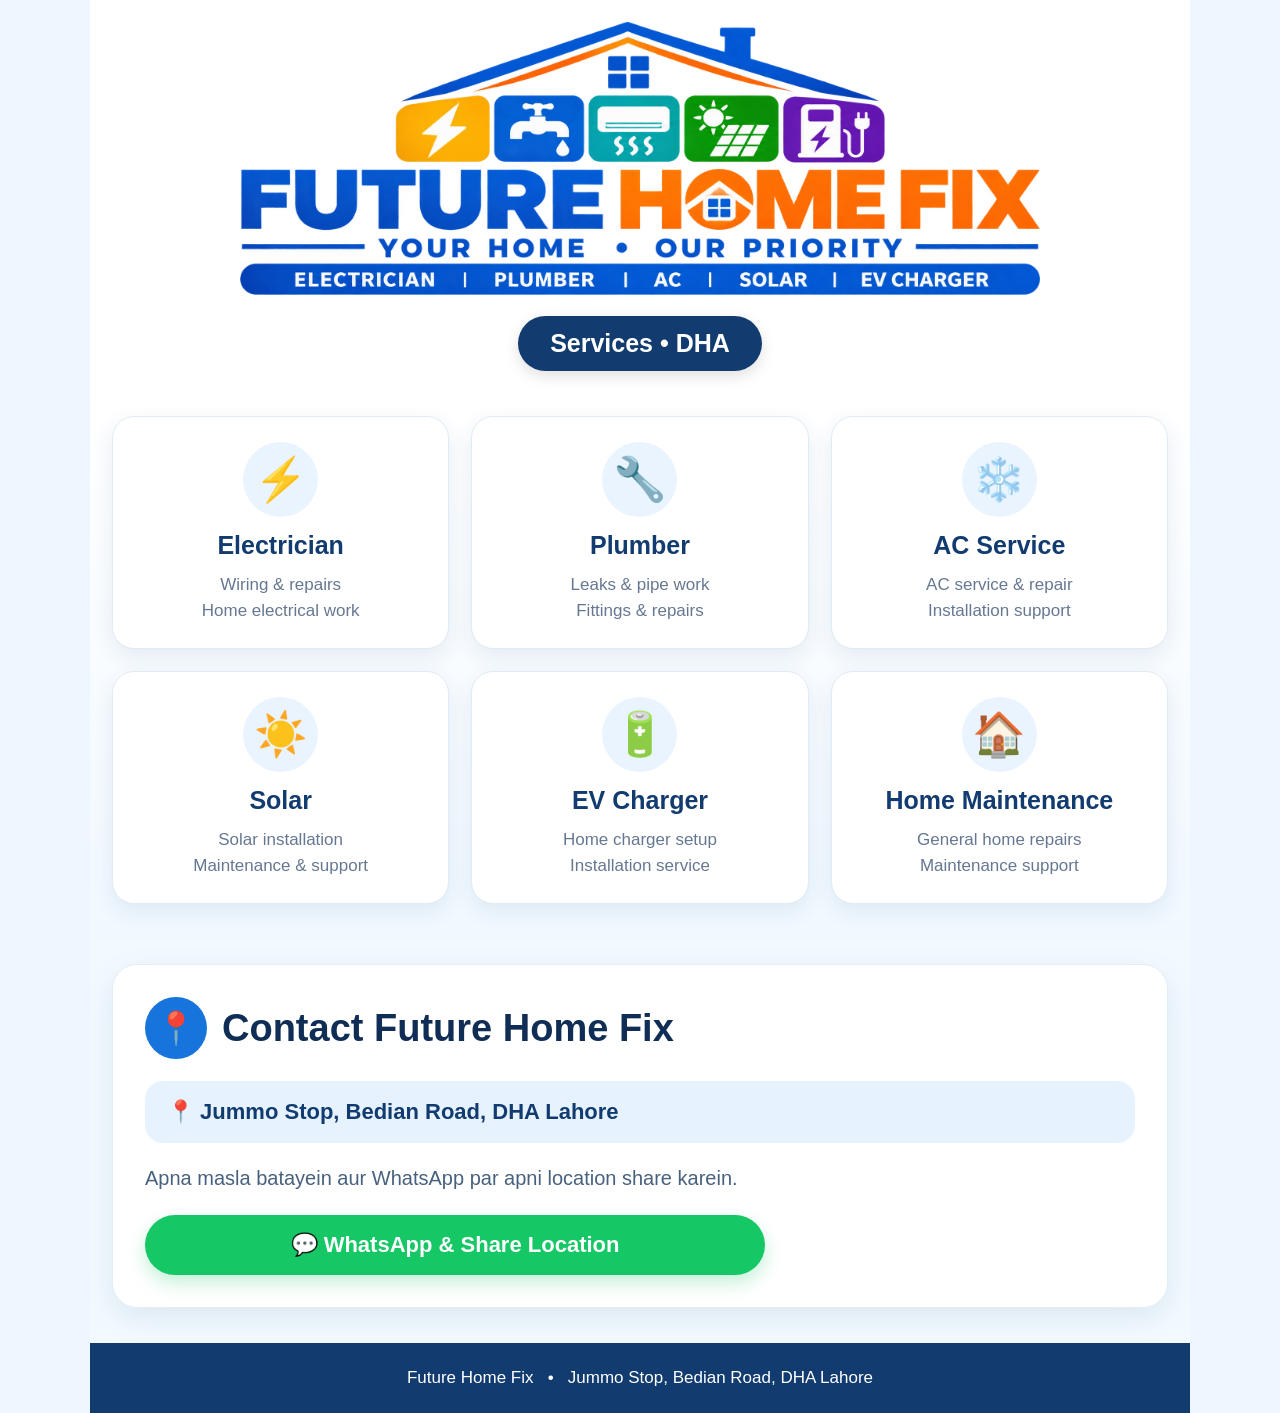
==== index.html @ 5696f683 "Clean up duplicate meta description in index.html Removed duplicate meta description tags from index" ====
<!DOCTYPE html>
<html lang="en">
<head>
<meta charset="UTF-8">
<meta name="viewport" content="width=device-width, initial-scale=1.0">
<title>Future Home Fix | Electrician, Plumber, AC, Solar & EV Charger Lahore</title>
<meta name="description" content="Future Home Fix provides professional electrician, plumber, AC service, solar, EV charger and home maintenance services in Lahore DHA.">
<link rel="canonical" href="https://asifnawaz919786-afk.github.io/future-home-fix/">


<style>
*{
  box-sizing:border-box;
  margin:0;
  padding:0;
}

body{
  font-family:Arial,Helvetica,sans-serif;
  background:#eef7ff;
  color:#102d55;
}

.page{
  width:100%;
  max-width:1100px;
  margin:auto;
  background:#fff;
  overflow:hidden;
}

/* HEADER */
.top{
  text-align:center;
  padding:18px 15px 25px;
  background:#fff;
}

.top img{
  width:100%;
  max-width:850px;
  height:auto;
  display:block;
  margin:auto;
}

.label{
  display:inline-block;
  margin-top:15px;
  padding:13px 32px;
  border-radius:40px;
  background:#123b70;
  color:#fff;
  font-size:25px;
  font-weight:800;
  box-shadow:0 5px 15px rgba(0,0,0,.12);
}

/* SERVICES */
.services{
  padding:20px 22px 35px;
  background:linear-gradient(#fff,#f1f9ff);
}

.service-grid{
  display:grid;
  grid-template-columns:repeat(3,1fr);
  gap:22px;
}

.service-card{
  background:#fff;
  border:1px solid #e1ebf5;
  border-radius:22px;
  padding:25px 15px;
  text-align:center;
  min-height:230px;
  box-shadow:0 8px 22px rgba(20,70,120,.09);
}

.icon{
  width:75px;
  height:75px;
  margin:0 auto 14px;
  border-radius:50%;
  background:#eaf4ff;
  display:flex;
  align-items:center;
  justify-content:center;
  font-size:43px;
}

.service-card h2{
  font-size:25px;
  margin-bottom:12px;
  color:#123b70;
}

.service-card p{
  color:#667891;
  font-size:17px;
  line-height:1.5;
}

/* CONTACT */
.contact-section{
  padding:25px 22px 35px;
  background:#f3faff;
}

.contact-card{
  background:#fff;
  border-radius:25px;
  padding:32px;
  box-shadow:0 10px 30px rgba(20,70,120,.10);
  border:1px solid #e2edf8;
}

.contact-title{
  display:flex;
  align-items:center;
  gap:15px;
  margin-bottom:22px;
}

.location-icon{
  width:62px;
  height:62px;
  border-radius:50%;
  background:#1674dc;
  color:#fff;
  display:flex;
  align-items:center;
  justify-content:center;
  font-size:32px;
}

.contact-title h2{
  font-size:38px;
  color:#102d55;
}

.location-box{
  background:#e6f3ff;
  border-radius:18px;
  padding:18px 22px;
  font-size:22px;
  font-weight:700;
  color:#123b70;
  margin-bottom:20px;
}

.contact-text{
  font-size:20px;
  line-height:1.5;
  color:#48617d;
  margin-bottom:22px;
}

/* WHATSAPP */
.whatsapp-btn{
  display:block;
  width:100%;
  max-width:620px;
  text-align:center;
  text-decoration:none;
  background:#16c765;
  color:#fff;
  padding:17px 20px;
  border-radius:50px;
  font-size:22px;
  font-weight:800;
  box-shadow:0 8px 18px rgba(22,199,101,.25);
}

.whatsapp-btn:hover{
  opacity:.92;
}

/* FOOTER */
footer{
  background:#123b70;
  color:#fff;
  text-align:center;
  padding:25px 15px;
  font-size:17px;
}

/* MOBILE */
@media(max-width:700px){

  .top{
    padding:12px 10px 20px;
  }

  .label{
    font-size:21px;
    padding:11px 25px;
  }

  .services{
    padding:15px 14px 25px;
  }

  .service-grid{
    grid-template-columns:repeat(2,1fr);
    gap:14px;
  }

  .service-card{
    min-height:190px;
    padding:18px 8px;
    border-radius:18px;
  }

  .icon{
    width:58px;
    height:58px;
    font-size:32px;
  }

  .service-card h2{
    font-size:18px;
  }

  .service-card p{
    font-size:14px;
  }

  .contact-section{
    padding:15px 12px 25px;
  }

  .contact-card{
    padding:22px 16px;
    border-radius:20px;
  }

  .contact-title{
    gap:10px;
  }

  .location-icon{
    width:50px;
    height:50px;
    font-size:25px;
  }

  .contact-title h2{
    font-size:27px;
  }

  .location-box{
    font-size:17px;
    padding:15px;
  }

  .contact-text{
    font-size:17px;
  }

  .whatsapp-btn{
    font-size:18px;
    padding:15px 10px;
  }

  footer{
    font-size:14px;
  }
}
</style>
</head>

<body>

<main class="page">

<!-- HEADER -->
<header class="top">

  <img src="logo.png" alt="Future Home Fix">

  <div class="label">
    Services • DHA
  </div>

</header>


<!-- SERVICES -->
<section class="services">

  <div class="service-grid">

    <article class="service-card">
      <div class="icon">⚡</div>
      <h2>Electrician</h2>
      <p>Wiring & repairs<br>Home electrical work</p>
    </article>

    <article class="service-card">
      <div class="icon">🔧</div>
      <h2>Plumber</h2>
      <p>Leaks & pipe work<br>Fittings & repairs</p>
    </article>

    <article class="service-card">
      <div class="icon">❄️</div>
      <h2>AC Service</h2>
      <p>AC service & repair<br>Installation support</p>
    </article>

    <article class="service-card">
      <div class="icon">☀️</div>
      <h2>Solar</h2>
      <p>Solar installation<br>Maintenance & support</p>
    </article>

    <article class="service-card">
      <div class="icon">🔋</div>
      <h2>EV Charger</h2>
      <p>Home charger setup<br>Installation service</p>
    </article>

    <article class="service-card">
      <div class="icon">🏠</div>
      <h2>Home Maintenance</h2>
      <p>General home repairs<br>Maintenance support</p>
    </article>

  </div>

</section>


<!-- CONTACT -->
<section class="contact-section">

  <div class="contact-card">

    <div class="contact-title">
      <div class="location-icon">📍</div>
      <h2>Contact Future Home Fix</h2>
    </div>

    <div class="location-box">
      📍 Jummo Stop, Bedian Road, DHA Lahore
    </div>

    <p class="contact-text">
      Apna masla batayein aur WhatsApp par apni location share karein.
    </p>

    <a
      class="whatsapp-btn"
      href="https://wa.me/923161110946?text=Assalam-o-Alaikum%20Future%20Home%20Fix%2C%20mera%20masla%20hai%3A%20%0A%0AMeri%20location%3A"
      target="_blank">
      💬 WhatsApp & Share Location
    </a>

  </div>

</section>


<!-- FOOTER -->
<footer>
  Future Home Fix &nbsp; • &nbsp;
  Jummo Stop, Bedian Road, DHA Lahore
</footer>

</main>

</body>
</html>
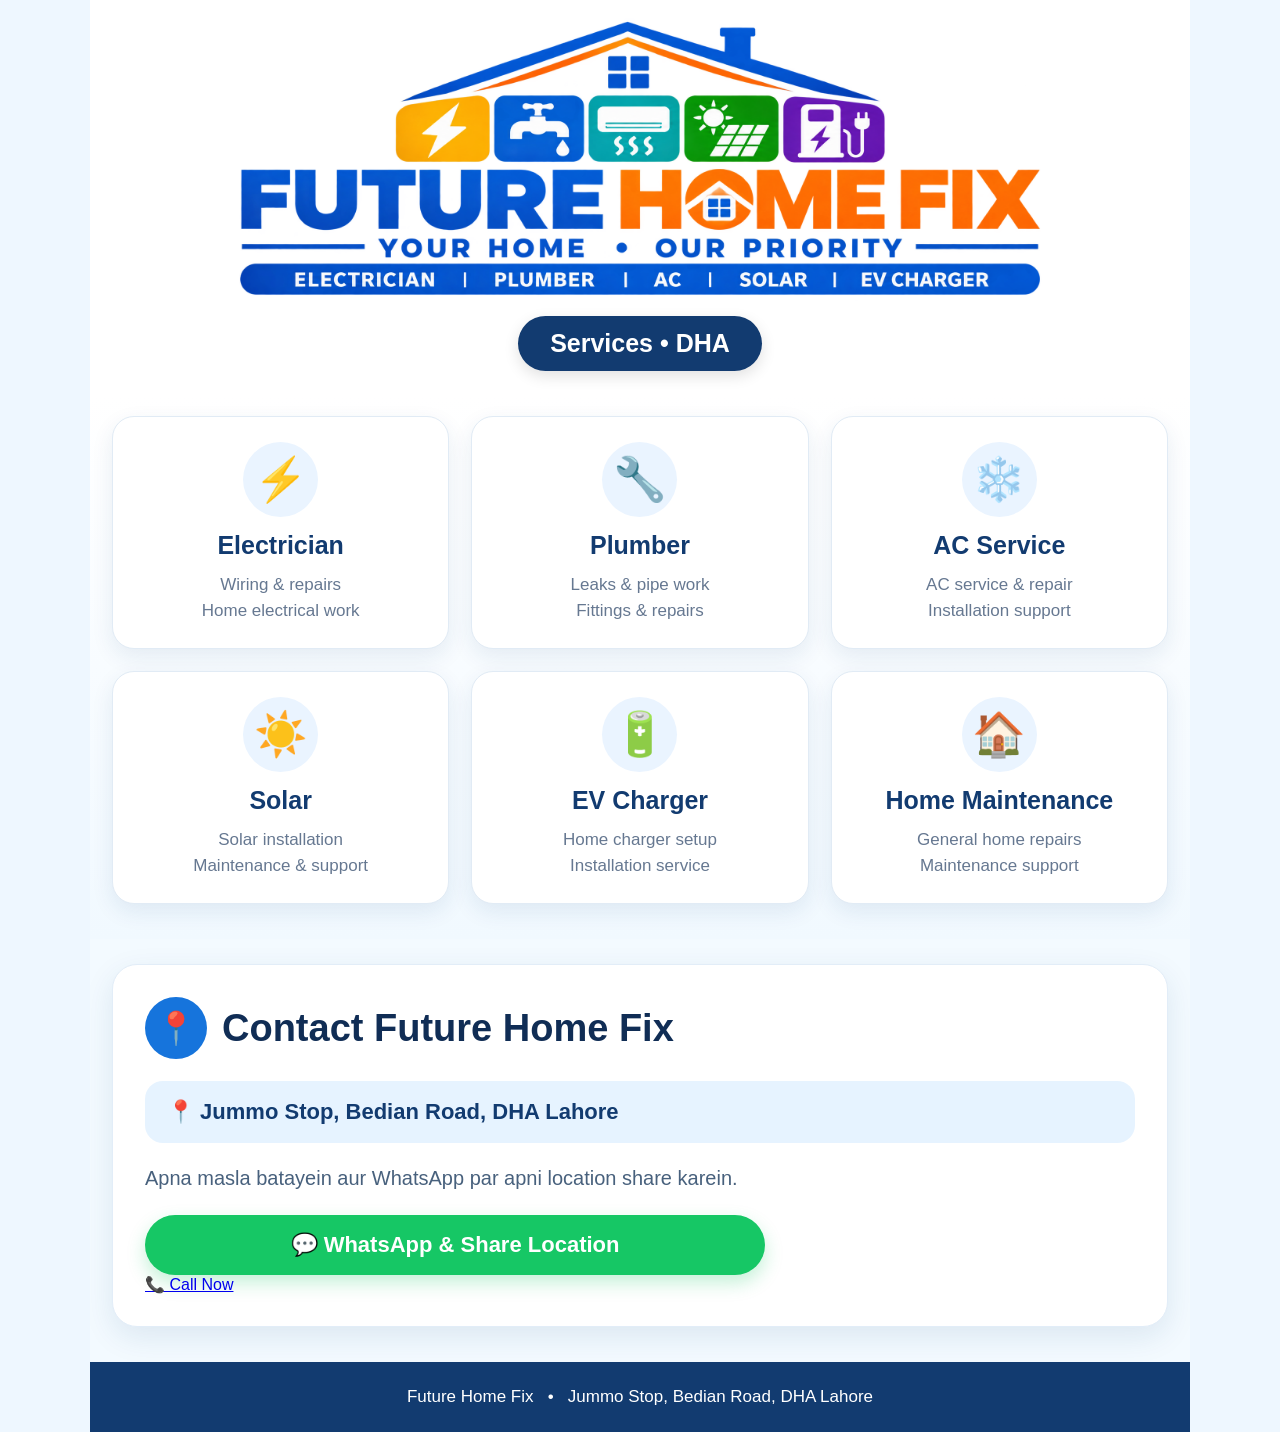
==== commit 9668763e: "Add LocalBusiness schema and call button to index.html Added structured data for LocalBusiness schem" ====
--- a/index.html
+++ b/index.html
@@ -7,7 +7,31 @@
 <meta name="description" content="Future Home Fix provides professional electrician, plumber, AC service, solar, EV charger and home maintenance services in Lahore DHA.">
 <link rel="canonical" href="https://asifnawaz919786-afk.github.io/future-home-fix/">
 
-
+<script type="application/ld+json">
+{
+  "@context": "https://schema.org",
+  "@type": "LocalBusiness",
+  "name": "Future Home Fix",
+  "url": "https://asifnawaz919786-afk.github.io/future-home-fix/",
+  "description": "Professional electrician, plumber, AC service, solar, EV charger and home maintenance services in Lahore DHA.",
+  "address": {
+    "@type": "PostalAddress",
+    "streetAddress": "Jummo Stop, Bedian Road, DHA Lahore",
+    "addressLocality": "Lahore",
+    "addressRegion": "Punjab",
+    "addressCountry": "PK"
+  },
+  "areaServed": "Lahore",
+  "serviceType": [
+    "Electrician",
+    "Plumber",
+    "AC Service",
+    "Solar",
+    "EV Charger",
+    "Home Maintenance"
+  ]
+}
+</script>
 <style>
 *{
   box-sizing:border-box;
@@ -357,7 +381,11 @@
       target="_blank">
       💬 WhatsApp & Share Location
     </a>
-
+<a
+  class="call-btn"
+  href="tel:+923161110946">
+  📞 Call Now
+</a>
   </div>
 
 </section>
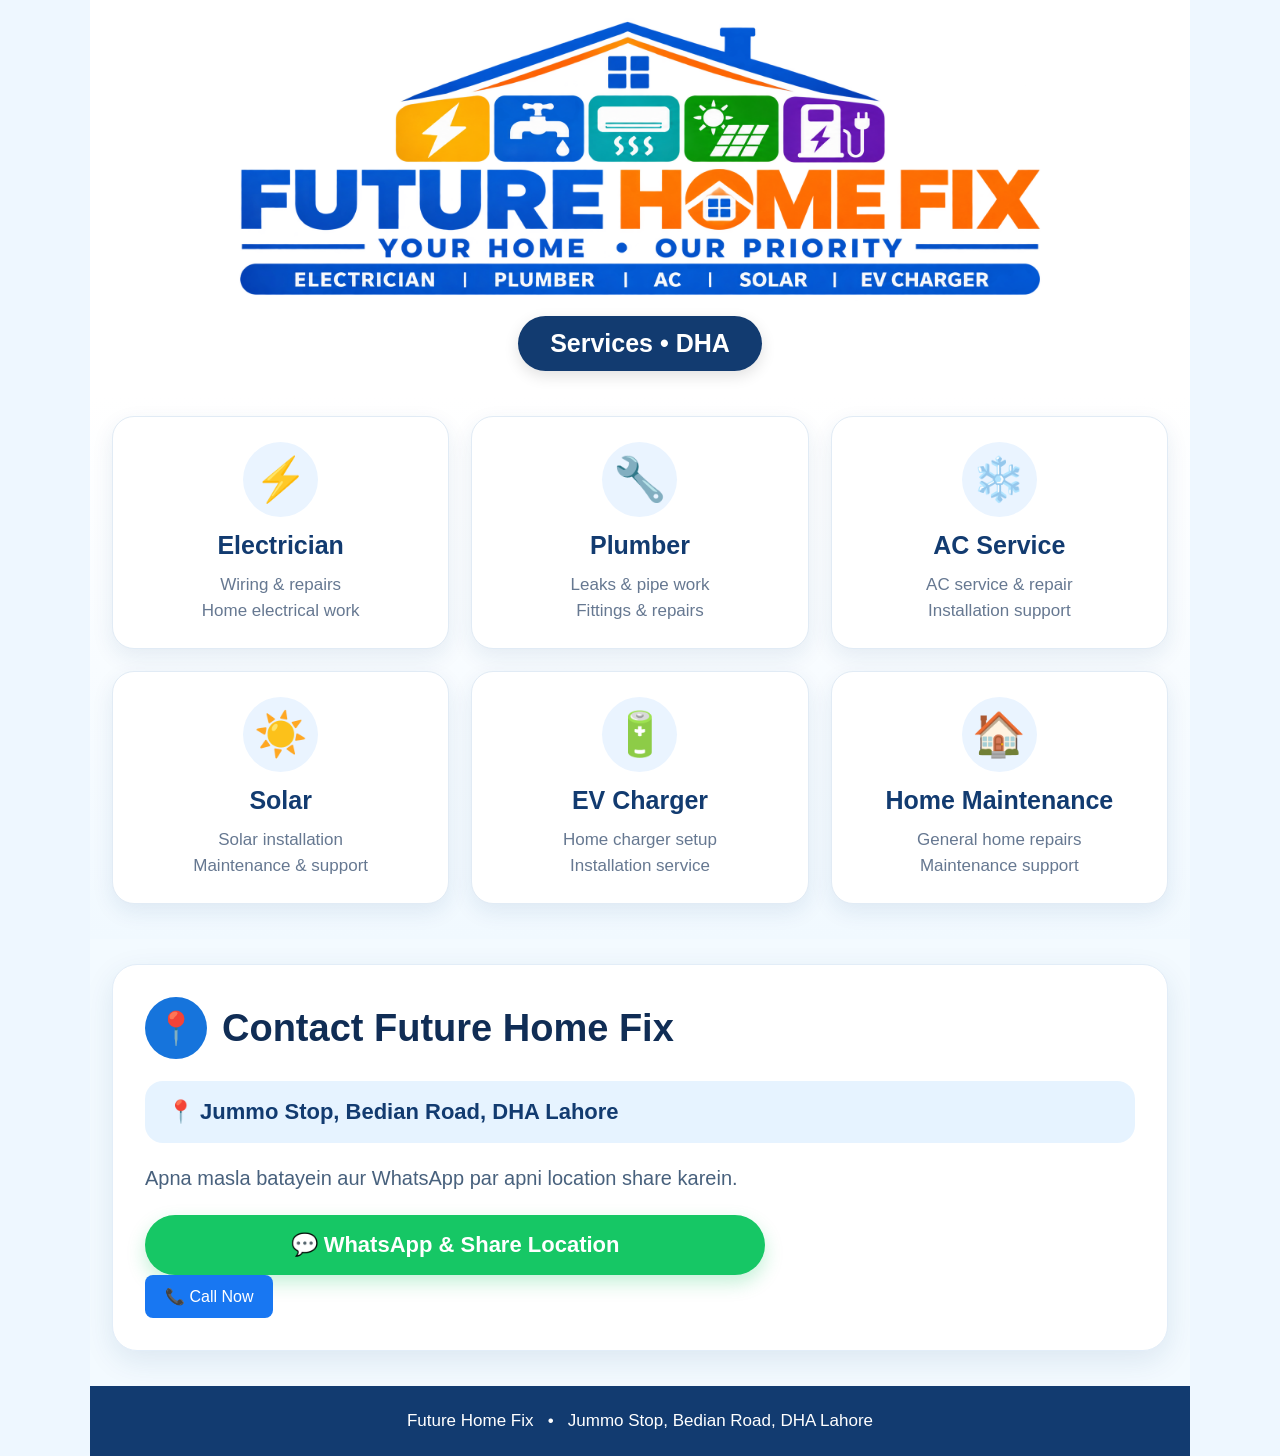
==== commit 8299dc95: "Fix HTML formatting for WhatsApp and Call buttons" ====
--- a/index.html
+++ b/index.html
@@ -381,7 +381,7 @@
       target="_blank">
       💬 WhatsApp & Share Location
     </a>
-<a
+<a style="background:#1877F2; color:white; padding:12px 20px; border-radius:8px; text-decoration:none; display:inline-block;"
   class="call-btn"
   href="tel:+923161110946">
   📞 Call Now
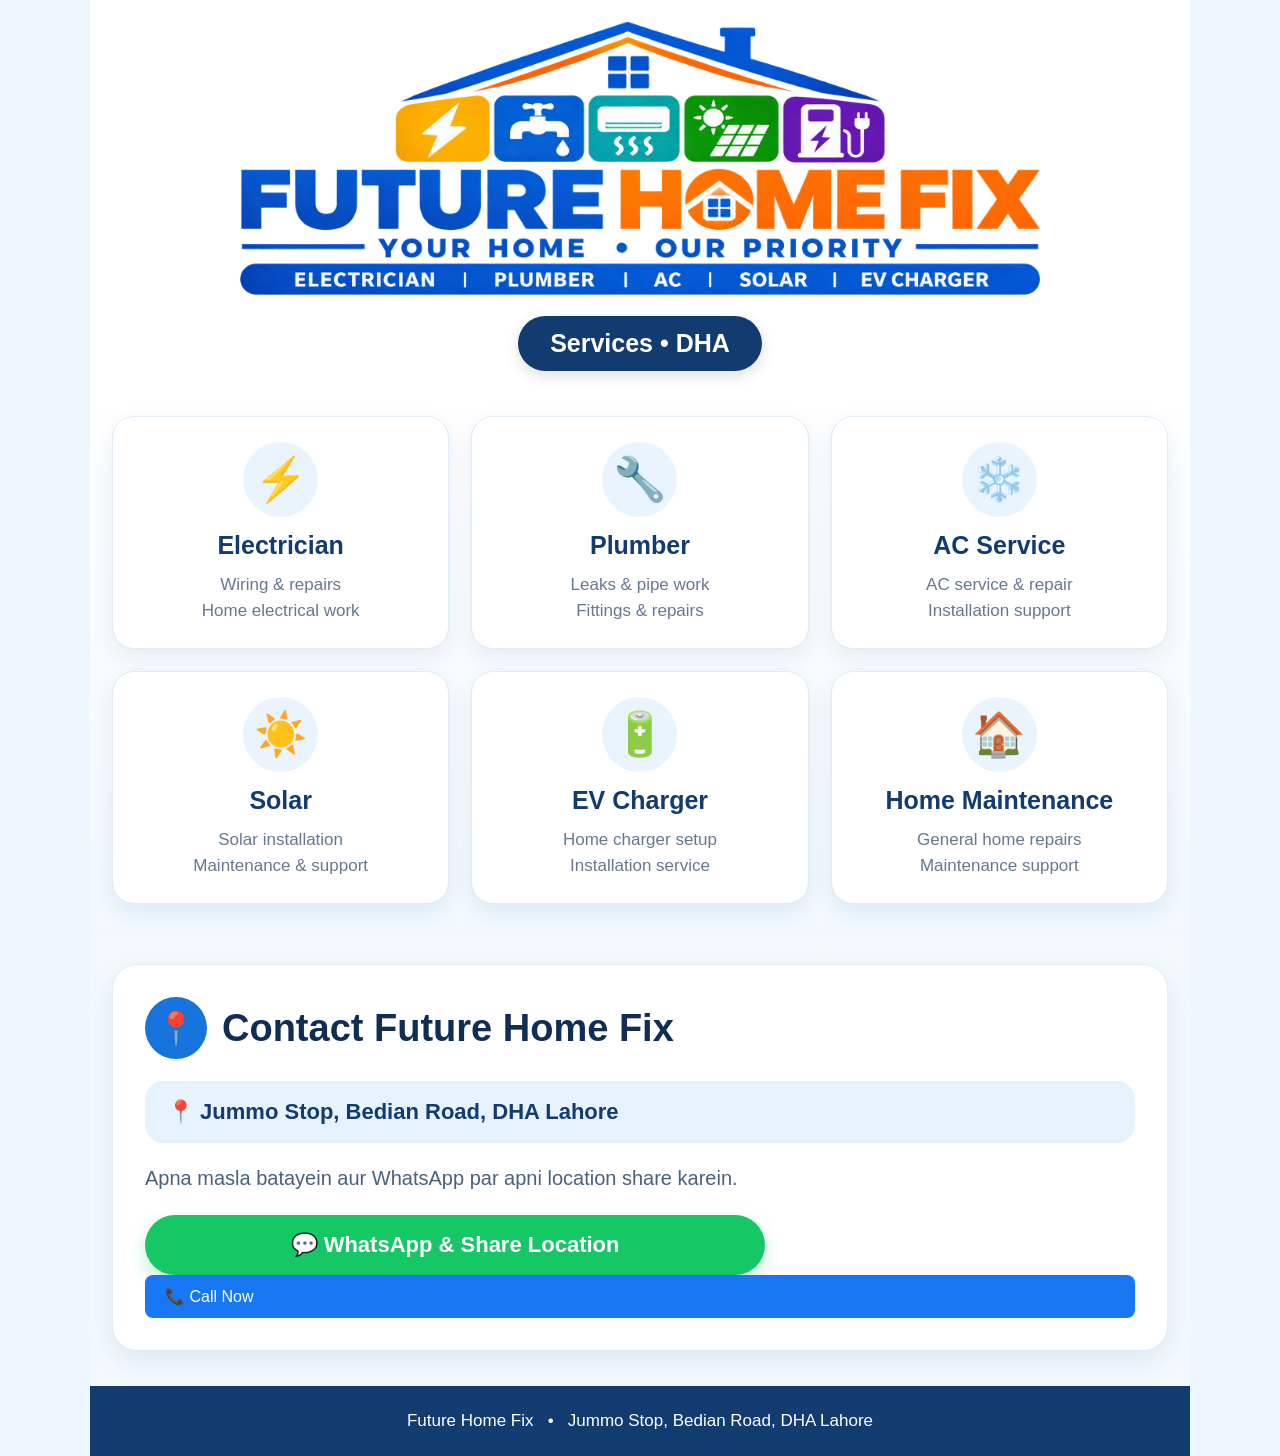
==== commit 26be422b: "Improve button styles in index.html Updated WhatsApp button and modified Call Now button style." ====
--- a/index.html
+++ b/index.html
@@ -380,8 +380,8 @@
       href="https://wa.me/923161110946?text=Assalam-o-Alaikum%20Future%20Home%20Fix%2C%20mera%20masla%20hai%3A%20%0A%0AMeri%20location%3A"
       target="_blank">
       💬 WhatsApp & Share Location
-    </a>
-<a style="background:#1877F2; color:white; padding:12px 20px; border-radius:8px; text-decoration:none; display:inline-block;"
+ </a>
+ <a style="background:#1877F2; color:white; padding:12px 20px; width:100%; box-sizing:border-box; border-radius:8px; text-decoration:none; display:inline-block;"
   class="call-btn"
   href="tel:+923161110946">
   📞 Call Now
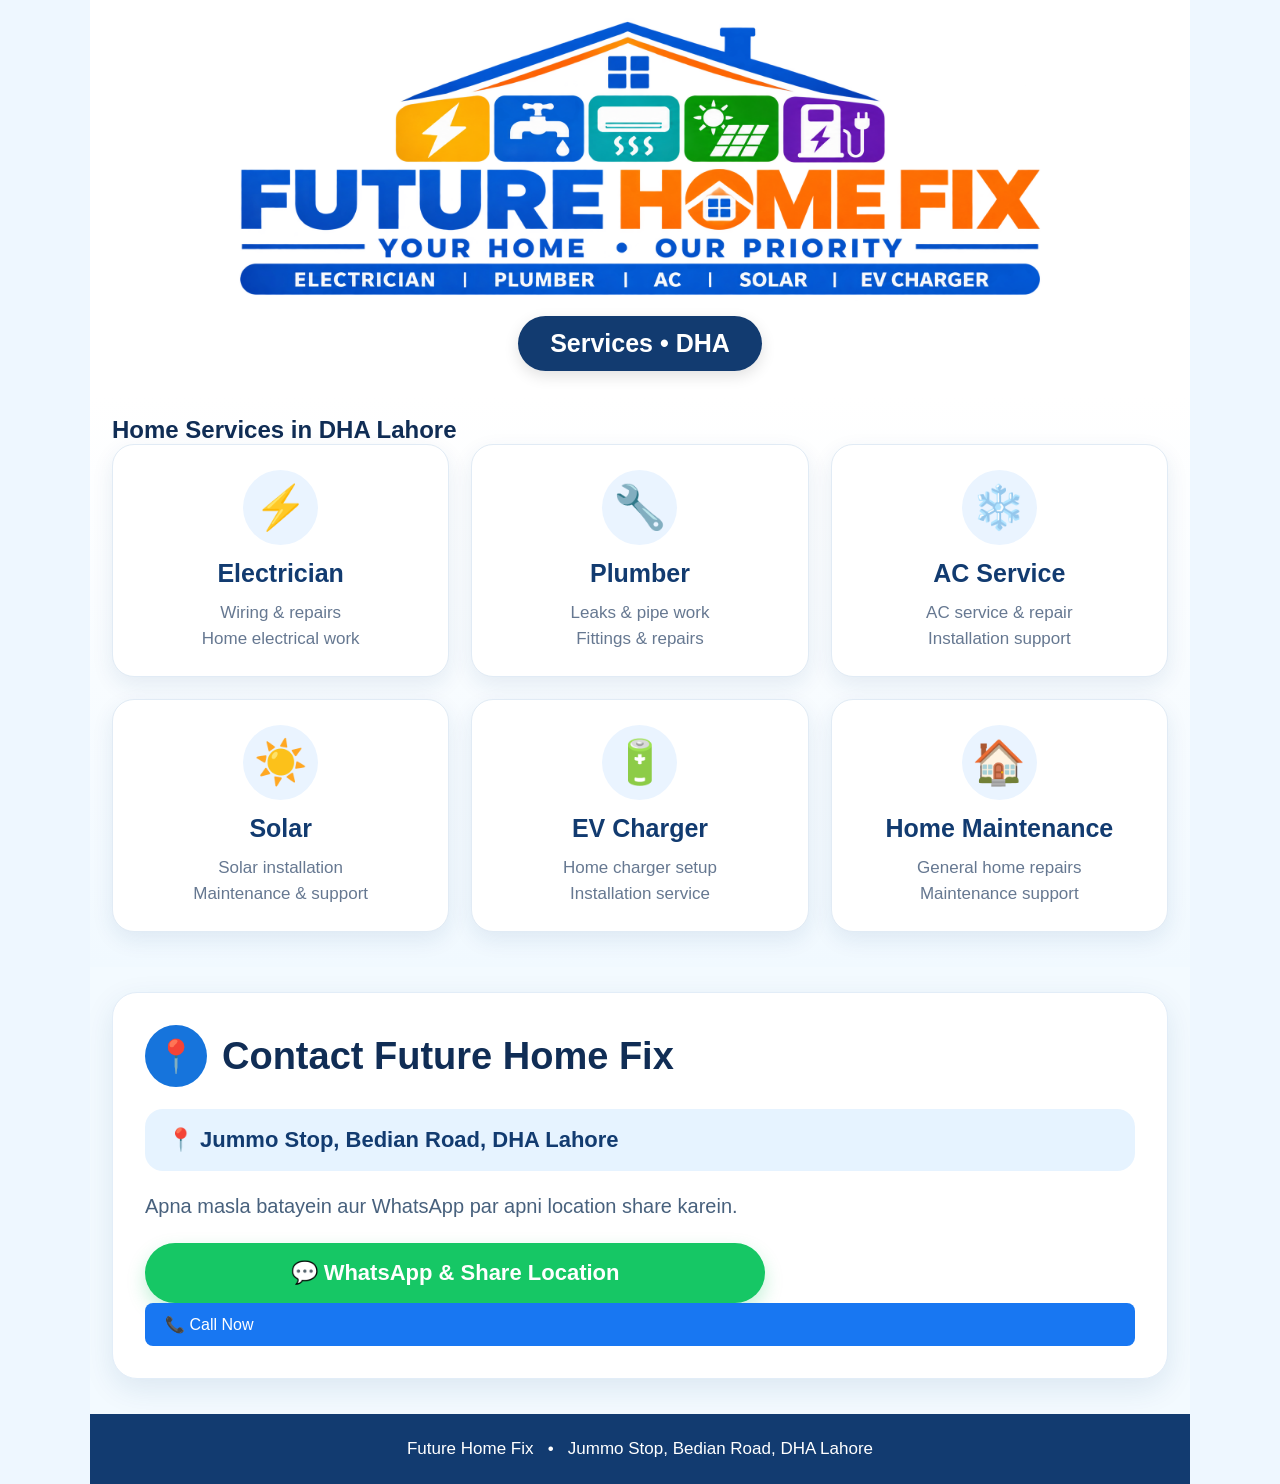
==== commit e6c508f0: "Add heading for home services section" ====
--- a/index.html
+++ b/index.html
@@ -313,6 +313,7 @@
 
 <!-- SERVICES -->
 <section class="services">
+  <h1>Home Services in DHA Lahore</h1>
 
   <div class="service-grid">
 
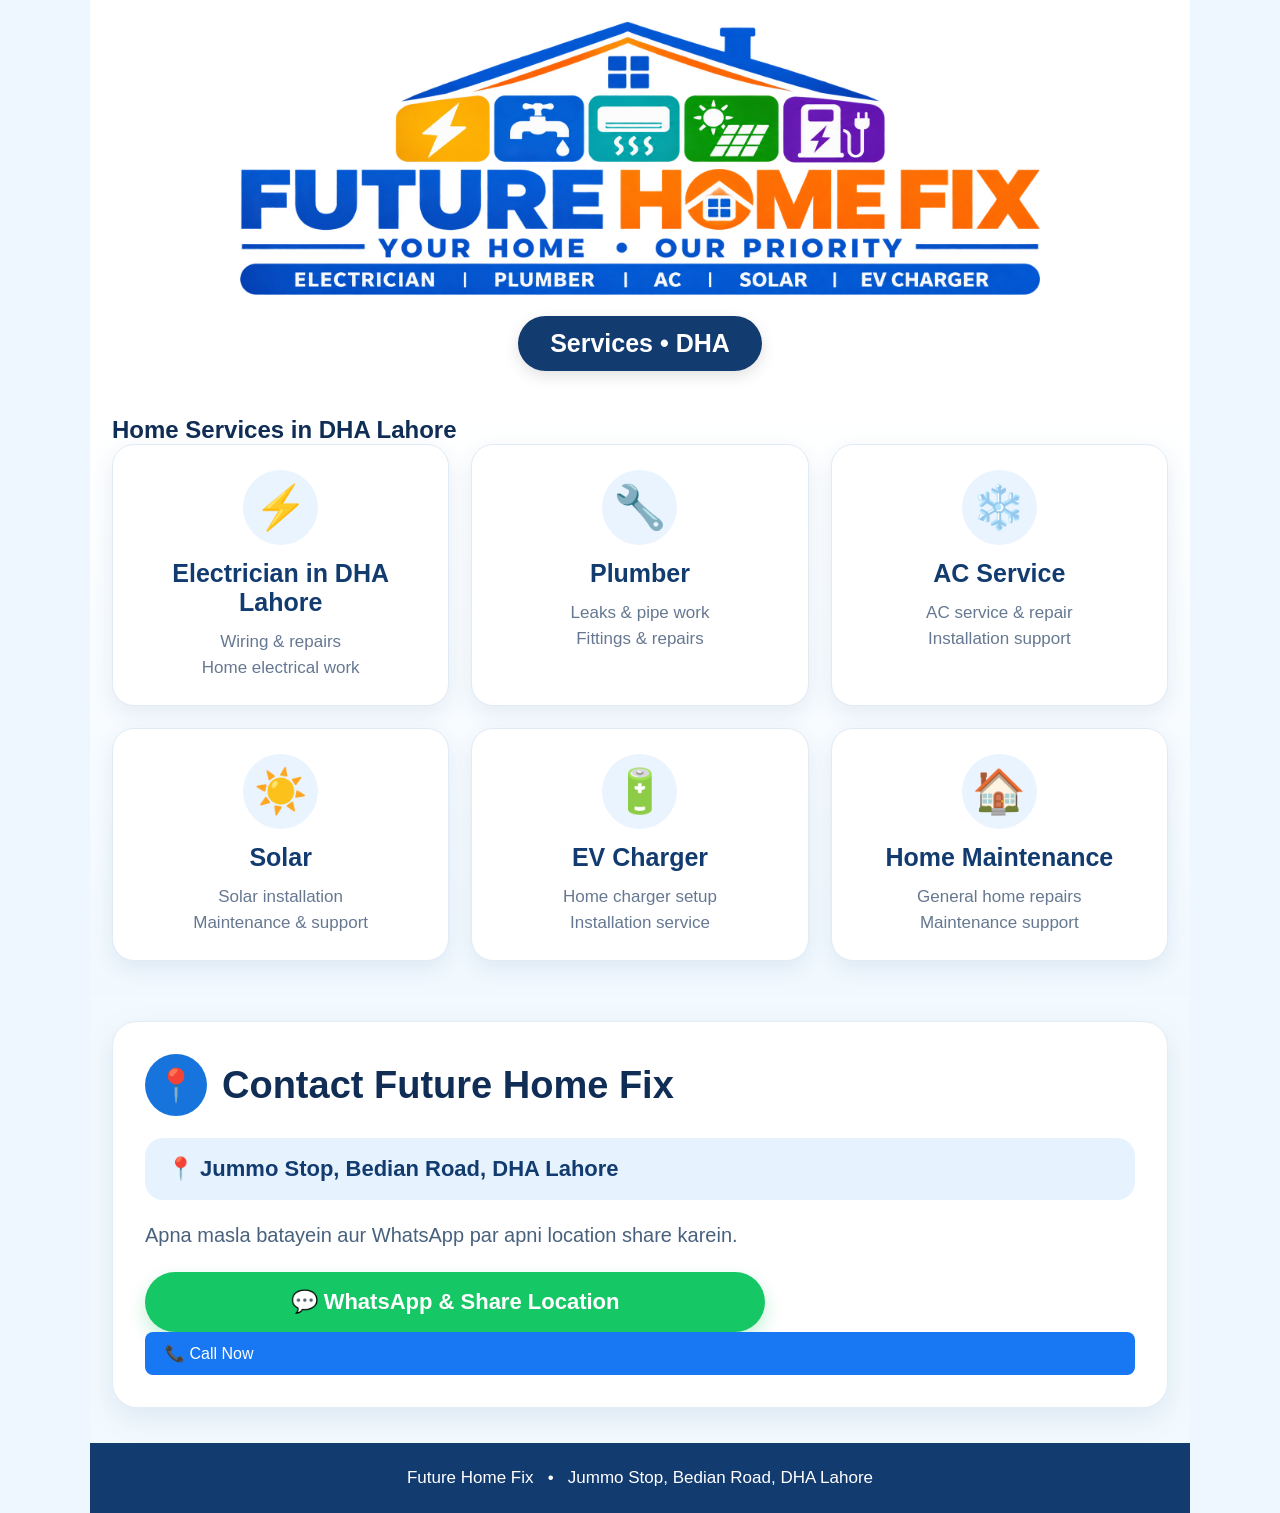
==== commit d03098a1: "Update electrician service title for clarity" ====
--- a/index.html
+++ b/index.html
@@ -319,7 +319,7 @@
 
     <article class="service-card">
       <div class="icon">⚡</div>
-      <h2>Electrician</h2>
+      <h2>Electrician in DHA Lahore</h2>
       <p>Wiring & repairs<br>Home electrical work</p>
     </article>
 
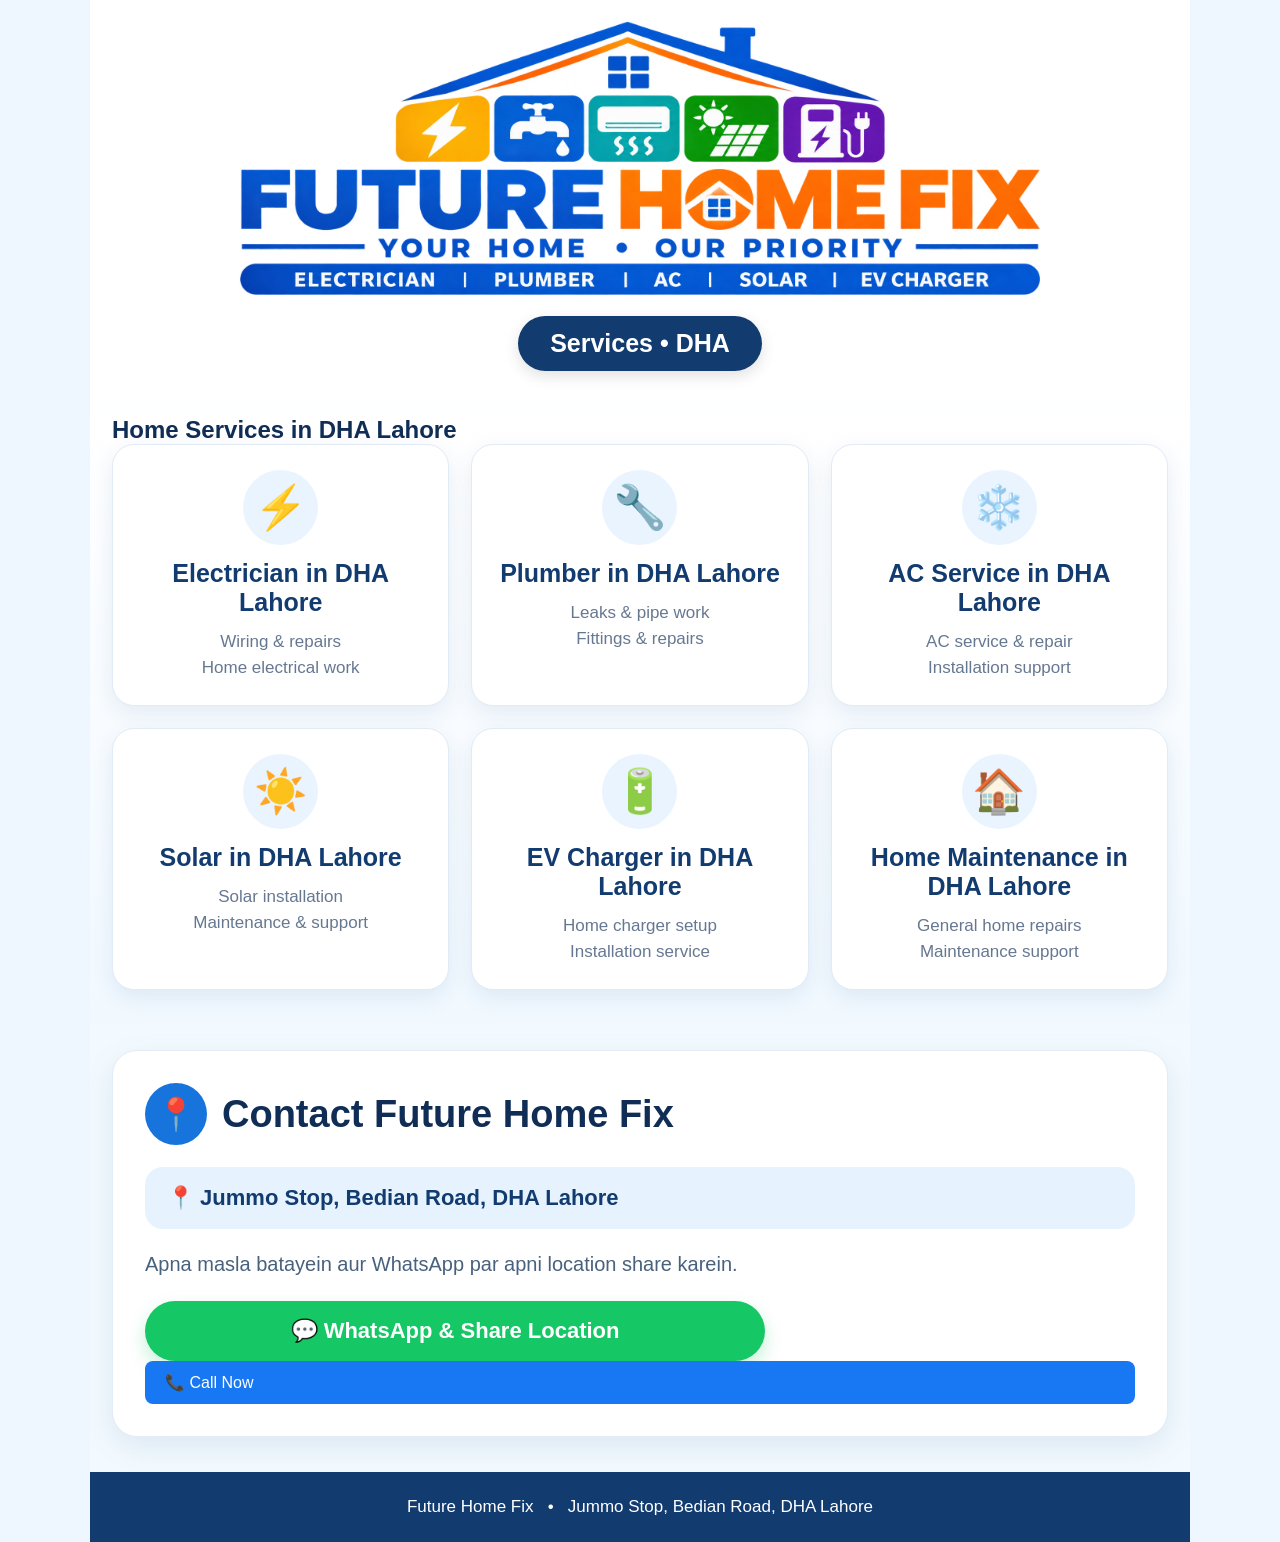
==== commit 425752be: "Update service titles to include location" ====
--- a/index.html
+++ b/index.html
@@ -325,31 +325,31 @@
 
     <article class="service-card">
       <div class="icon">🔧</div>
-      <h2>Plumber</h2>
+      <h2>Plumber in DHA Lahore</h2>
       <p>Leaks & pipe work<br>Fittings & repairs</p>
     </article>
 
     <article class="service-card">
       <div class="icon">❄️</div>
-      <h2>AC Service</h2>
+      <h2>AC Service in DHA Lahore</h2>
       <p>AC service & repair<br>Installation support</p>
     </article>
 
     <article class="service-card">
       <div class="icon">☀️</div>
-      <h2>Solar</h2>
+      <h2>Solar in DHA Lahore</h2>
       <p>Solar installation<br>Maintenance & support</p>
     </article>
 
     <article class="service-card">
       <div class="icon">🔋</div>
-      <h2>EV Charger</h2>
+      <h2>EV Charger in DHA Lahore</h2>
       <p>Home charger setup<br>Installation service</p>
     </article>
 
     <article class="service-card">
       <div class="icon">🏠</div>
-      <h2>Home Maintenance</h2>
+      <h2>Home Maintenance in DHA Lahore</h2>
       <p>General home repairs<br>Maintenance support</p>
     </article>
 
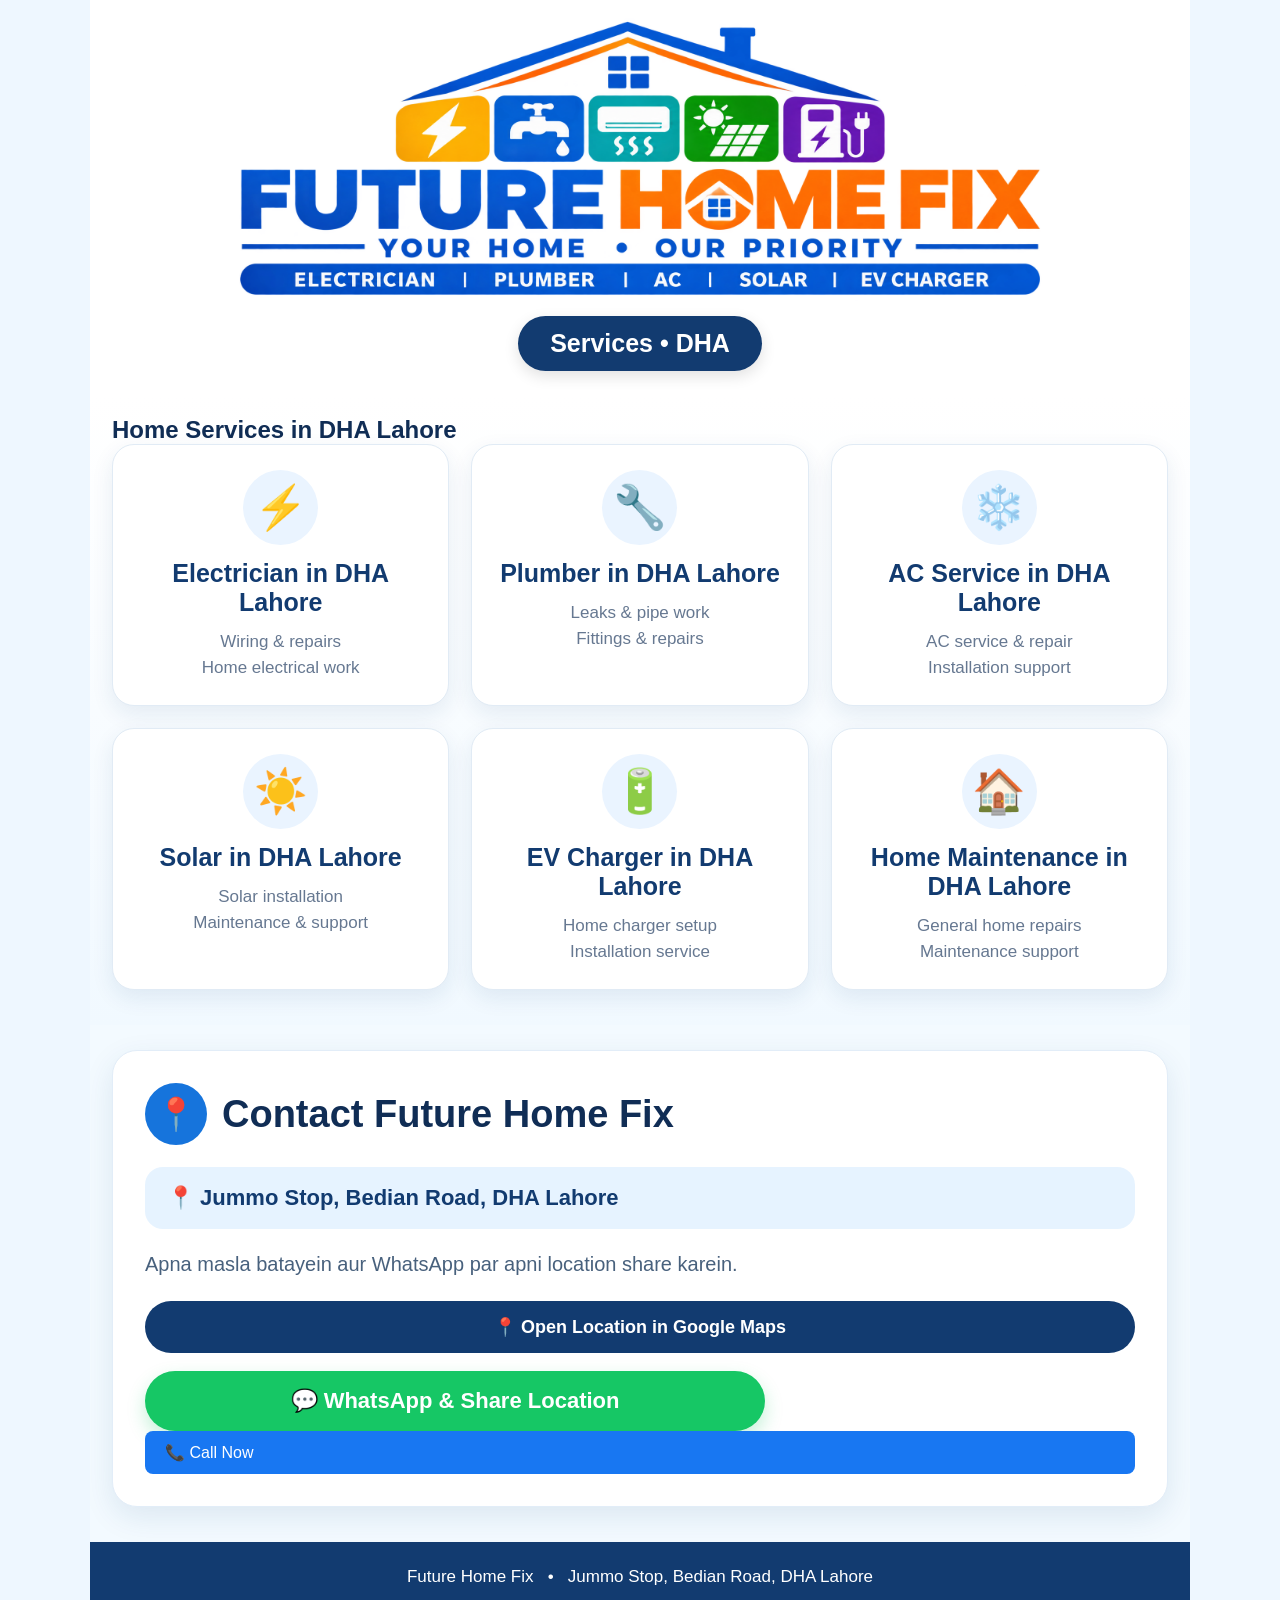
==== commit cebb911b: "Update index.html" ====
--- a/index.html
+++ b/index.html
@@ -375,7 +375,12 @@
     <p class="contact-text">
       Apna masla batayein aur WhatsApp par apni location share karein.
     </p>
-
+     <a
+  href="https://maps.app.goo.gl/dU3vicBoJo4q8ruM9"
+  target="_blank"
+  style="display:block; width:100%; box-sizing:border-box; text-align:center; text-decoration:none; background:#123b70; color:#fff; padding:15px 20px; border-radius:50px; font-size:18px; font-weight:700; margin:12px 0 18px;">
+  📍 Open Location in Google Maps
+</a>
     <a
       class="whatsapp-btn"
       href="https://wa.me/923161110946?text=Assalam-o-Alaikum%20Future%20Home%20Fix%2C%20mera%20masla%20hai%3A%20%0A%0AMeri%20location%3A"
